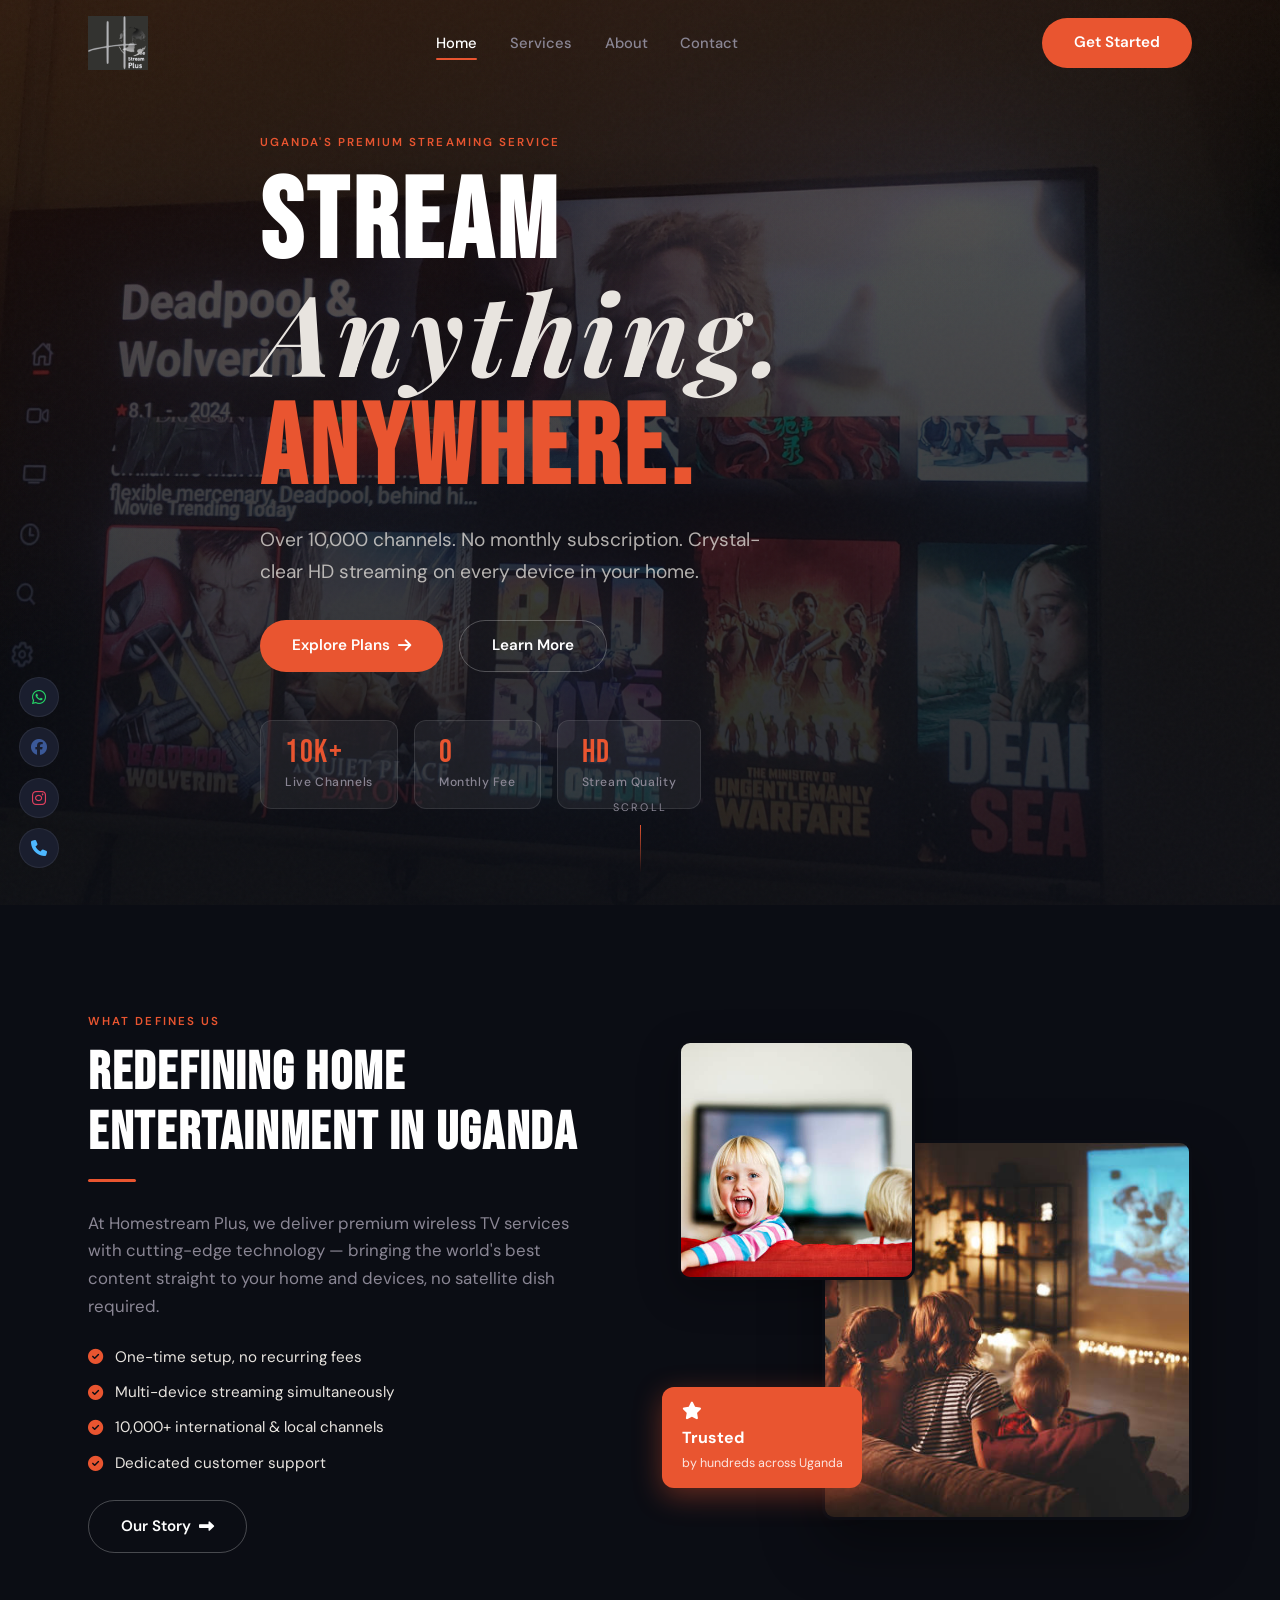
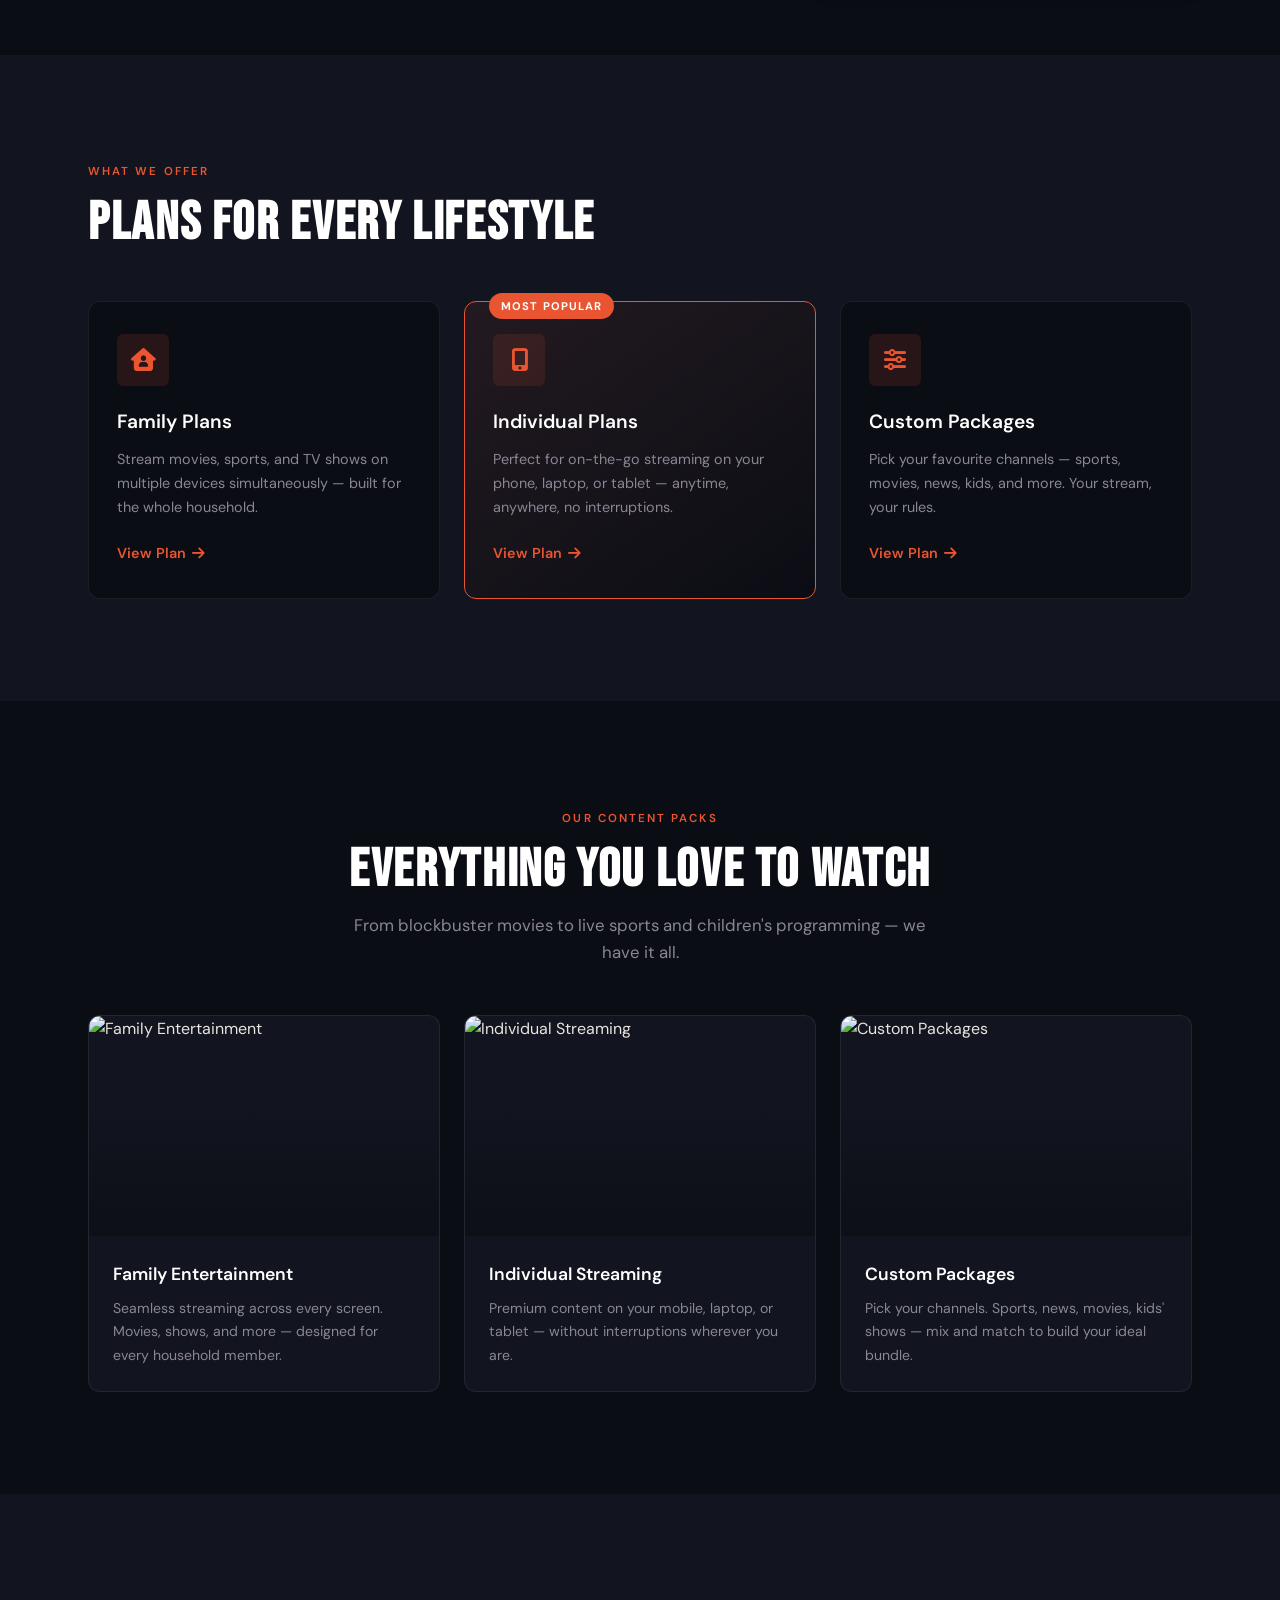
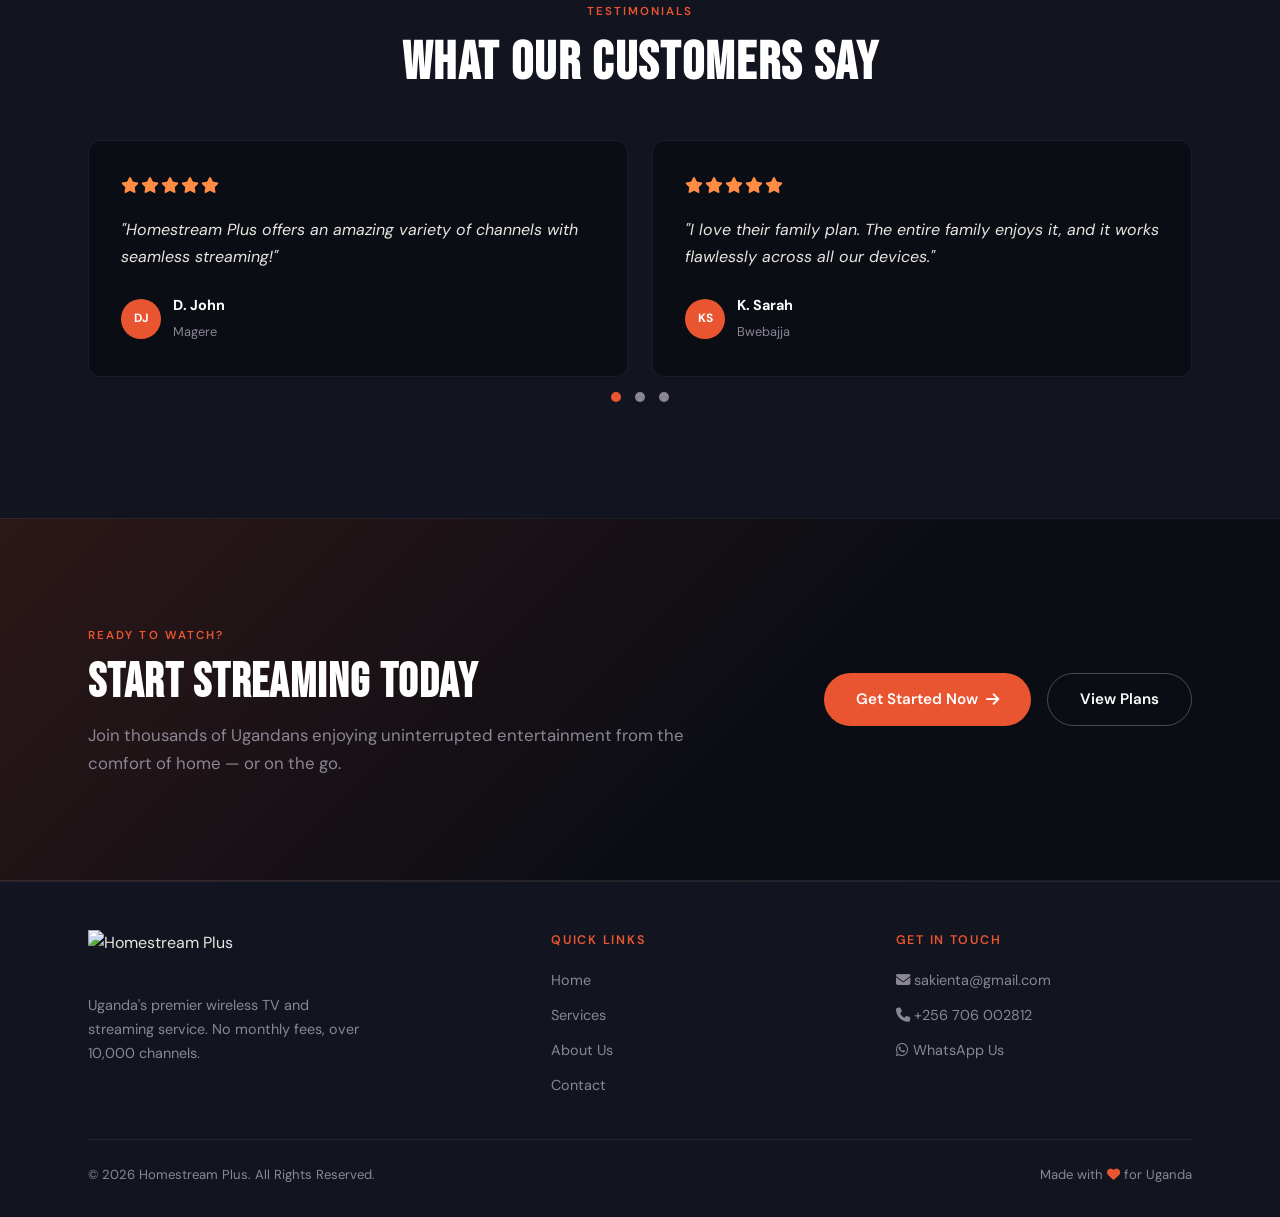
==== Baseline/index.html @ a36cddee "Started" ====
<!DOCTYPE html>
<html lang="en">
<head>
  <!-- Google Analytics -->
  <script async src="https://www.googletagmanager.com/gtag/js?id=G-RWJ0SV2W0E"></script>
  <script>
    window.dataLayer = window.dataLayer || [];
    function gtag(){ dataLayer.push(arguments); }
    gtag('js', new Date());
    gtag('config', 'G-RWJ0SV2W0E');
  </script>

  <meta charset="UTF-8" />
  <meta name="viewport" content="width=device-width, initial-scale=1.0" />
  <meta name="description" content="Homestream Plus — Premium wireless TV and streaming for Uganda. 10,000+ channels, no monthly subscription." />
  <meta name="keywords" content="IPTV Uganda, streaming Uganda, Homestream Plus, wireless TV Uganda" />

  <!-- Open Graph -->
  <meta property="og:title" content="Homestream Plus" />
  <meta property="og:description" content="Stream Anytime, Anywhere — Premium cordless entertainment for Uganda." />
  <meta property="og:image" content="Images/HomestreamPlus01.1.1.png" />
  <meta property="og:url" content="https://homestream-plus.lovestoblog.com" />
  <meta property="og:type" content="website" />

  <title>Homestream Plus — Stream Anytime, Anywhere</title>

  <!-- Fonts & Icons -->
  <link rel="preconnect" href="https://fonts.googleapis.com" />
  <link rel="preconnect" href="https://fonts.gstatic.com" crossorigin />
  <link href="https://fonts.googleapis.com/css2?family=Bebas+Neue&family=DM+Sans:ital,opsz,wght@0,9..40,300;0,9..40,400;0,9..40,500;0,9..40,600;1,9..40,300&family=Playfair+Display:ital@1&display=swap" rel="stylesheet" />
  <link rel="stylesheet" href="https://cdnjs.cloudflare.com/ajax/libs/font-awesome/6.4.0/css/all.min.css" />

  <!-- Owl Carousel -->
  <link rel="stylesheet" href="https://cdnjs.cloudflare.com/ajax/libs/OwlCarousel2/2.3.4/assets/owl.carousel.min.css" />
  <link rel="stylesheet" href="https://cdnjs.cloudflare.com/ajax/libs/OwlCarousel2/2.3.4/assets/owl.theme.default.min.css" />

  <!-- Styles -->
  <link rel="stylesheet" href="Assets/CSS/style.css" />
  <link rel="stylesheet" href="Assets/CSS/home.css" />
</head>
<body>

  <!-- ═══════════════════════════════════════════════════
       HEADER / NAV
  ════════════════════════════════════════════════════ -->
  <header class="site-header">
    <div class="container">
      <nav class="nav-inner">
        <!-- Logo -->
        <a href="index.html" class="nav-logo" aria-label="Homestream Plus Home">
          <img src="Assets/Images/HomestreamPlus01.1.1.png" alt="Homestream Plus" />
        </a>

        <!-- Desktop Links -->
        <div class="nav-links">
          <a href="index.html" class="active">Home</a>
          <a href="Assets/Pages/services.html">Services</a>
          <a href="Assets/Pages/about.html">About</a>
          <a href="Assets/Pages/contact.html">Contact</a>
        </div>

        <!-- Desktop CTA -->
        <a href="Assets/Pages/contact.html" class="btn btn-primary nav-cta">Get Started</a>

        <!-- Hamburger -->
        <button class="nav-toggle" aria-label="Toggle navigation" aria-expanded="false">
          <span></span><span></span><span></span>
        </button>
      </nav>
    </div>
  </header>

  <!-- Mobile Drawer -->
  <nav class="nav-drawer" aria-label="Mobile navigation">
    <a href="index.html">Home</a>
    <a href="Assets/Pages/services.html">Services</a>
    <a href="Assets/Pages/about.html">About</a>
    <a href="Assets/Pages/contact.html">Contact</a>
    <a href="Assets/Pages/contact.html" class="btn btn-primary" style="margin-top:1.5rem;font-family:var(--font-body)">Get Started</a>
  </nav>

  <!-- ═══════════════════════════════════════════════════
       HERO
  ════════════════════════════════════════════════════ -->
  <section class="hero" id="home">
    <!-- Atmospheric overlay layers -->
    <div class="hero-bg"></div>
    <div class="hero-noise"></div>

    <div class="container hero-inner">
      <div class="hero-content">
        <span class="section-label anim-fade-up">Uganda's Premium Streaming Service</span>
        <h1 class="hero-title anim-fade-up delay-1">
          Stream <em>Anything.</em><br>
          <span class="hero-accent">Anywhere.</span>
        </h1>
        <p class="hero-sub anim-fade-up delay-2">
          Over 10,000 channels. No monthly subscription. Crystal-clear HD streaming on every device in your home.
        </p>
        <div class="hero-actions anim-fade-up delay-3">
          <a href="Assets/Pages/services.html" class="btn btn-primary">Explore Plans <i class="fas fa-arrow-right"></i></a>
          <a href="Assets/Pages/about.html" class="btn btn-outline">Learn More</a>
        </div>
      </div>

      <!-- Floating stat badges -->
      <div class="hero-stats anim-fade-up delay-4">
        <div class="stat-badge">
          <span class="stat-num">10K+</span>
          <span class="stat-label">Live Channels</span>
        </div>
        <div class="stat-badge">
          <span class="stat-num">0</span>
          <span class="stat-label">Monthly Fee</span>
        </div>
        <div class="stat-badge">
          <span class="stat-num">HD</span>
          <span class="stat-label">Stream Quality</span>
        </div>
      </div>
    </div>

    <!-- Scroll indicator -->
    <div class="hero-scroll" aria-hidden="true">
      <span>Scroll</span>
      <div class="scroll-line"></div>
    </div>
  </section>

  <!-- ═══════════════════════════════════════════════════
       ABOUT SNAPSHOT
  ════════════════════════════════════════════════════ -->
  <section class="about-snap" id="about">
    <div class="container">
      <div class="about-snap-grid">
        <div class="about-snap-text">
          <span class="section-label">What Defines Us</span>
          <h2 class="section-title">Redefining Home Entertainment in Uganda</h2>
          <div class="divider"></div>
          <p class="section-sub">
            At Homestream Plus, we deliver premium wireless TV services with cutting-edge technology — bringing the world's best content straight to your home and devices, no satellite dish required.
          </p>
          <ul class="about-snap-list">
            <li><i class="fas fa-check-circle"></i> One-time setup, no recurring fees</li>
            <li><i class="fas fa-check-circle"></i> Multi-device streaming simultaneously</li>
            <li><i class="fas fa-check-circle"></i> 10,000+ international & local channels</li>
            <li><i class="fas fa-check-circle"></i> Dedicated customer support</li>
          </ul>
          <a href="Assets/Pages/about.html" class="btn btn-outline" style="margin-top:1.5rem;">Our Story <i class="fas fa-long-arrow-alt-right"></i></a>
        </div>
        <div class="about-snap-visual">
          <div class="visual-card v-main">
            <img src="Assets/Images/istockphoto-1176372559-612x612.jpg" alt="Family streaming" loading="lazy" />
          </div>
          <div class="visual-card v-sub">
            <img src="Assets/Images/istockphoto-134097300-612x612.jpg" alt="Individual streaming" loading="lazy" />
          </div>
          <div class="badge-float">
            <i class="fas fa-star"></i>
            <strong>Trusted</strong>
            <span>by hundreds across Uganda</span>
          </div>
        </div>
      </div>
    </div>
  </section>

  <!-- ═══════════════════════════════════════════════════
       SERVICES OVERVIEW
  ════════════════════════════════════════════════════ -->
  <section class="services-overview" id="services">
    <div class="container">
      <div class="section-head">
        <span class="section-label">What We Offer</span>
        <h2 class="section-title">Plans for Every Lifestyle</h2>
      </div>

      <div class="services-grid">
        <!-- Family -->
        <div class="svc-card">
          <div class="svc-icon"><i class="fas fa-house-user"></i></div>
          <h3>Family Plans</h3>
          <p>Stream movies, sports, and TV shows on multiple devices simultaneously — built for the whole household.</p>
          <a href="Assets/Pages/services.html" class="svc-link">View Plan <i class="fas fa-arrow-right"></i></a>
        </div>
        <!-- Individual -->
        <div class="svc-card svc-featured">
          <span class="svc-badge">Most Popular</span>
          <div class="svc-icon"><i class="fas fa-mobile-alt"></i></div>
          <h3>Individual Plans</h3>
          <p>Perfect for on-the-go streaming on your phone, laptop, or tablet — anytime, anywhere, no interruptions.</p>
          <a href="Assets/Pages/services.html" class="svc-link">View Plan <i class="fas fa-arrow-right"></i></a>
        </div>
        <!-- Custom -->
        <div class="svc-card">
          <div class="svc-icon"><i class="fas fa-sliders-h"></i></div>
          <h3>Custom Packages</h3>
          <p>Pick your favourite channels — sports, movies, news, kids, and more. Your stream, your rules.</p>
          <a href="Assets/Pages/services.html" class="svc-link">View Plan <i class="fas fa-arrow-right"></i></a>
        </div>
      </div>
    </div>
  </section>

  <!-- ═══════════════════════════════════════════════════
       CONTENT PACKS / WHAT WE DO
  ════════════════════════════════════════════════════ -->
  <section class="content-packs" id="what-we-do">
    <div class="container">
      <div class="section-head centered">
        <span class="section-label">Our Content Packs</span>
        <h2 class="section-title">Everything You Love to Watch</h2>
        <p class="section-sub" style="margin-inline:auto; text-align:center;">
          From blockbuster movies to live sports and children's programming — we have it all.
        </p>
      </div>

      <div class="packs-grid">
        <div class="pack-item">
          <div class="pack-img">
            <img src="Images/istockphoto-1176372559-612x612.jpg" alt="Family Entertainment" loading="lazy" />
            <div class="pack-overlay"></div>
          </div>
          <div class="pack-body">
            <h3>Family Entertainment</h3>
            <p>Seamless streaming across every screen. Movies, shows, and more — designed for every household member.</p>
          </div>
        </div>

        <div class="pack-item">
          <div class="pack-img">
            <img src="Images/istockphoto-134097300-612x612.jpg" alt="Individual Streaming" loading="lazy" />
            <div class="pack-overlay"></div>
          </div>
          <div class="pack-body">
            <h3>Individual Streaming</h3>
            <p>Premium content on your mobile, laptop, or tablet — without interruptions wherever you are.</p>
          </div>
        </div>

        <div class="pack-item">
          <div class="pack-img">
            <img src="Images/istockphoto-1182423333-612x612.jpg" alt="Custom Packages" loading="lazy" />
            <div class="pack-overlay"></div>
          </div>
          <div class="pack-body">
            <h3>Custom Packages</h3>
            <p>Pick your channels. Sports, news, movies, kids' shows — mix and match to build your ideal bundle.</p>
          </div>
        </div>
      </div>
    </div>
  </section>

  <!-- ═══════════════════════════════════════════════════
       REVIEWS CAROUSEL
  ════════════════════════════════════════════════════ -->
  <section class="reviews-section" id="reviews">
    <div class="container">
      <div class="section-head centered">
        <span class="section-label">Testimonials</span>
        <h2 class="section-title">What Our Customers Say</h2>
      </div>

      <div class="owl-carousel reviews-carousel owl-theme">

        <div class="review-item">
          <div class="review-stars">
            <i class="fas fa-star"></i><i class="fas fa-star"></i><i class="fas fa-star"></i><i class="fas fa-star"></i><i class="fas fa-star"></i>
          </div>
          <blockquote>"Homestream Plus offers an amazing variety of channels with seamless streaming!"</blockquote>
          <div class="reviewer">
            <div class="reviewer-avatar">DJ</div>
            <div>
              <strong>D. John</strong>
              <span>Magere</span>
            </div>
          </div>
        </div>

        <div class="review-item">
          <div class="review-stars">
            <i class="fas fa-star"></i><i class="fas fa-star"></i><i class="fas fa-star"></i><i class="fas fa-star"></i><i class="fas fa-star"></i>
          </div>
          <blockquote>"I love their family plan. The entire family enjoys it, and it works flawlessly across all our devices."</blockquote>
          <div class="reviewer">
            <div class="reviewer-avatar">KS</div>
            <div>
              <strong>K. Sarah</strong>
              <span>Bwebajja</span>
            </div>
          </div>
        </div>

        <div class="review-item">
          <div class="review-stars">
            <i class="fas fa-star"></i><i class="fas fa-star"></i><i class="fas fa-star"></i><i class="fas fa-star"></i><i class="fas fa-star"></i>
          </div>
          <blockquote>"Fantastic service with great customer support. Now this is the best TV provider in Uganda!"</blockquote>
          <div class="reviewer">
            <div class="reviewer-avatar">PB</div>
            <div>
              <strong>Peter Byaruhanga</strong>
              <span>Mbarara</span>
            </div>
          </div>
        </div>

        <div class="review-item">
          <div class="review-stars">
            <i class="fas fa-star"></i><i class="fas fa-star"></i><i class="fas fa-star"></i><i class="fas fa-star"></i><i class="fas fa-star"></i>
          </div>
          <blockquote>"Unbelievable — no more monthly subscription! Can't say more, I'm that impressed!"</blockquote>
          <div class="reviewer">
            <div class="reviewer-avatar">AP</div>
            <div>
              <strong>A. Patience</strong>
              <span>Kyanja</span>
            </div>
          </div>
        </div>

        <div class="review-item">
          <div class="review-stars">
            <i class="fas fa-star"></i><i class="fas fa-star"></i><i class="fas fa-star"></i><i class="fas fa-star"></i><i class="fas fa-star"></i>
          </div>
          <blockquote>"Olwo nze Kati obupaangisa bwa TV mba mbumaze. Imagine Over 10K Channels!"</blockquote>
          <div class="reviewer">
            <div class="reviewer-avatar">JB</div>
            <div>
              <strong>J. Balera</strong>
              <span>Iganga</span>
            </div>
          </div>
        </div>

      </div>
    </div>
  </section>

  <!-- ═══════════════════════════════════════════════════
       CALL TO ACTION
  ════════════════════════════════════════════════════ -->
  <section class="cta-band" id="cta">
    <div class="container">
      <div class="cta-inner">
        <div class="cta-text">
          <span class="section-label">Ready to Watch?</span>
          <h2 class="section-title">Start Streaming Today</h2>
          <p class="section-sub">Join thousands of Ugandans enjoying uninterrupted entertainment from the comfort of home — or on the go.</p>
        </div>
        <div class="cta-actions">
          <a href="contact.html" class="btn btn-primary">Get Started Now <i class="fas fa-arrow-right"></i></a>
          <a href="services.html" class="btn btn-outline">View Plans</a>
        </div>
      </div>
    </div>
  </section>

  <!-- ═══════════════════════════════════════════════════
       FOOTER
  ════════════════════════════════════════════════════ -->
  <footer class="site-footer">
    <div class="container">
      <div class="footer-inner">
        <div class="footer-brand">
          <img src="Images/HomestreamPlus01.1.1.png" alt="Homestream Plus" />
          <p>Uganda's premier wireless TV and streaming service. No monthly fees, over 10,000 channels.</p>
        </div>
        <div class="footer-col">
          <h4>Quick Links</h4>
          <ul>
            <li><a href="index.html">Home</a></li>
            <li><a href="services.html">Services</a></li>
            <li><a href="about.html">About Us</a></li>
            <li><a href="contact.html">Contact</a></li>
          </ul>
        </div>
        <div class="footer-col">
          <h4>Get in Touch</h4>
          <ul>
            <li><a href="mailto:sakienta@gmail.com"><i class="fas fa-envelope"></i> sakienta@gmail.com</a></li>
            <li><a href="tel:+256706002812"><i class="fas fa-phone"></i> +256 706 002812</a></li>
            <li><a href="https://wa.me/256706002812" target="_blank"><i class="fab fa-whatsapp"></i> WhatsApp Us</a></li>
          </ul>
        </div>
      </div>
      <div class="footer-bottom">
        <p>&copy; 2026 Homestream Plus. All Rights Reserved.</p>
        <p>Made with <i class="fas fa-heart" style="color:var(--accent)"></i> for Uganda</p>
      </div>
    </div>
  </footer>

  <!-- ═══════════════════════════════════════════════════
       FLOATING SOCIAL ICONS
  ════════════════════════════════════════════════════ -->
  <div class="float-icons" aria-label="Quick contact">
    <a href="https://wa.me/256706002812" target="_blank" rel="noopener" aria-label="WhatsApp"><i class="fab fa-whatsapp"></i></a>
    <a href="https://m.me/sakienta.ernest" target="_blank" rel="noopener" aria-label="Facebook Messenger"><i class="fab fa-facebook"></i></a>
    <a href="https://www.instagram.com/homestreamplus" target="_blank" rel="noopener" aria-label="Instagram"><i class="fab fa-instagram"></i></a>
    <a href="tel:+256706002812" aria-label="Call us"><i class="fas fa-phone"></i></a>
  </div>

  <!-- Scripts -->
  <script src="https://cdnjs.cloudflare.com/ajax/libs/jquery/3.7.1/jquery.min.js"></script>
  <script src="https://cdnjs.cloudflare.com/ajax/libs/OwlCarousel2/2.3.4/owl.carousel.min.js"></script>
  <script src="JS/main.js"></script>
  <script>
    $('.reviews-carousel').owlCarousel({
      loop: true,
      margin: 24,
      nav: false,
      dots: true,
      autoplay: true,
      autoplayTimeout: 5000,
      autoplayHoverPause: true,
      responsive: {
        0:   { items: 1 },
        640: { items: 1 },
        960: { items: 2 }
      }
    });
  </script>
</body>
</html>
---- Baseline/Assets/CSS/style.css ----
/* =========================================================
   HOMESTREAM PLUS — Global Stylesheet
   Theme: Cinematic Dark · Ember Accent · Editorial Layout
   ========================================================= */

@import url('https://fonts.googleapis.com/css2?family=Bebas+Neue&family=DM+Sans:ital,opsz,wght@0,9..40,300;0,9..40,400;0,9..40,500;0,9..40,600;1,9..40,300&family=Playfair+Display:ital@1&display=swap');

/* ── CSS Variables ─────────────────────────────────────── */
:root {
  --bg:        #0b0d14;
  --surface:   #12151f;
  --surface-2: #1a1e2e;
  --border:    rgba(255,255,255,0.07);
  --accent:    #e95530;
  --accent-2:  #ff8c42;
  --text:      #e8e4df;
  --muted:     #8a8694;
  --white:     #ffffff;

  --font-display: 'Bebas Neue', sans-serif;
  --font-body:    'DM Sans', sans-serif;
  --font-italic:  'Playfair Display', serif;

  --radius:    12px;
  --radius-sm: 6px;
  --transition: 0.28s cubic-bezier(0.4, 0, 0.2, 1);
  --max-w:     1200px;
}

/* ── Reset ─────────────────────────────────────────────── */
*, *::before, *::after { margin: 0; padding: 0; box-sizing: border-box; }
html { scroll-behavior: smooth; font-size: 16px; }
body {
  font-family: var(--font-body);
  background-color: var(--bg);
  color: var(--text);
  line-height: 1.65;
  overflow-x: hidden;
}
img { display: block; max-width: 100%; }
a { color: inherit; text-decoration: none; }
ul { list-style: none; }

/* ── Utility ───────────────────────────────────────────── */
.container {
  max-width: var(--max-w);
  margin-inline: auto;
  padding-inline: clamp(1.25rem, 5vw, 3rem);
}

.section-label {
  display: inline-block;
  font-size: 0.72rem;
  font-weight: 600;
  letter-spacing: 0.18em;
  text-transform: uppercase;
  color: var(--accent);
  margin-bottom: 0.75rem;
}

.section-title {
  font-family: var(--font-display);
  font-size: clamp(2rem, 5vw, 3.4rem);
  letter-spacing: 0.03em;
  line-height: 1.1;
  color: var(--white);
}

.section-sub {
  font-size: 1.05rem;
  color: var(--muted);
  max-width: 600px;
  margin-top: 0.75rem;
}

/* ── Buttons ───────────────────────────────────────────── */
.btn {
  display: inline-flex;
  align-items: center;
  gap: 0.5rem;
  padding: 0.8rem 2rem;
  border-radius: 50px;
  font-weight: 600;
  font-size: 0.95rem;
  transition: var(--transition);
  cursor: pointer;
  border: none;
}

.btn-primary {
  background: var(--accent);
  color: var(--white);
}
.btn-primary:hover {
  background: var(--accent-2);
  transform: translateY(-2px);
  box-shadow: 0 8px 28px rgba(233,85,48,0.35);
}

.btn-outline {
  background: transparent;
  border: 1.5px solid rgba(255,255,255,0.25);
  color: var(--white);
}
.btn-outline:hover {
  border-color: var(--accent);
  color: var(--accent);
  transform: translateY(-2px);
}

/* ── Header / Nav ──────────────────────────────────────── */
.site-header {
  position: fixed;
  top: 0; left: 0; right: 0;
  z-index: 100;
  padding: 1rem 0;
  transition: background var(--transition), backdrop-filter var(--transition);
}

.site-header.scrolled {
  background: rgba(11,13,20,0.92);
  backdrop-filter: blur(16px);
  border-bottom: 1px solid var(--border);
}

.nav-inner {
  display: flex;
  align-items: center;
  justify-content: space-between;
  gap: 2rem;
}

/* Logo */
.nav-logo img {
  height: 54px;
  width: auto;
  transition: transform var(--transition);
}
.nav-logo img:hover { transform: scale(0.96); }

/* Desktop links */
.nav-links {
  display: flex;
  align-items: center;
  gap: 0.25rem;
}
.nav-links a {
  padding: 0.45rem 0.9rem;
  font-size: 0.92rem;
  font-weight: 500;
  color: var(--muted);
  border-radius: var(--radius-sm);
  transition: color var(--transition), background var(--transition);
  position: relative;
}
.nav-links a::after {
  content: '';
  position: absolute;
  bottom: 2px; left: 0.9rem; right: 0.9rem;
  height: 2px;
  background: var(--accent);
  border-radius: 2px;
  transform: scaleX(0);
  transition: transform var(--transition);
}
.nav-links a:hover,
.nav-links a.active { color: var(--white); }
.nav-links a:hover::after,
.nav-links a.active::after { transform: scaleX(1); }

.nav-cta { margin-left: 1rem; }

/* Hamburger */
.nav-toggle {
  display: none;
  flex-direction: column;
  gap: 5px;
  background: none;
  border: none;
  cursor: pointer;
  padding: 6px;
  z-index: 201;
}
.nav-toggle span {
  display: block;
  width: 26px; height: 2px;
  background: var(--white);
  border-radius: 2px;
  transition: var(--transition);
}
.nav-toggle.open span:nth-child(1) { transform: translateY(7px) rotate(45deg); }
.nav-toggle.open span:nth-child(2) { opacity: 0; }
.nav-toggle.open span:nth-child(3) { transform: translateY(-7px) rotate(-45deg); }

/* Mobile drawer */
.nav-drawer {
  display: none;
  position: fixed;
  inset: 0;
  background: rgba(11,13,20,0.97);
  backdrop-filter: blur(20px);
  z-index: 200;
  flex-direction: column;
  align-items: center;
  justify-content: center;
  gap: 0.5rem;
  opacity: 0;
  pointer-events: none;
  transition: opacity var(--transition);
}
.nav-drawer.open {
  opacity: 1;
  pointer-events: all;
}
.nav-drawer a {
  font-family: var(--font-display);
  font-size: clamp(2rem, 8vw, 3.5rem);
  letter-spacing: 0.06em;
  color: var(--muted);
  transition: color var(--transition);
  padding: 0.3rem 0;
}
.nav-drawer a:hover { color: var(--accent); }

/* ── Floating Social Icons ─────────────────────────────── */
.float-icons {
  position: fixed;
  left: 1.2rem;
  bottom: 2rem;
  display: flex;
  flex-direction: column;
  gap: 0.65rem;
  z-index: 90;
}
.float-icons a {
  width: 40px; height: 40px;
  border-radius: 50%;
  background: var(--surface-2);
  border: 1px solid var(--border);
  display: flex;
  align-items: center;
  justify-content: center;
  font-size: 1rem;
  transition: transform var(--transition), background var(--transition), border-color var(--transition);
}
.float-icons a:hover {
  transform: translateX(4px);
  background: var(--accent);
  border-color: var(--accent);
  color: #fff;
}
.float-icons .fa-whatsapp  { color: #25d366; }
.float-icons .fa-facebook  { color: #3b5998; }
.float-icons .fa-instagram { color: #e4405f; }
.float-icons .fa-phone     { color: #4db8ff; }
.float-icons a:hover i { color: #fff; }

/* ── Footer ────────────────────────────────────────────── */
.site-footer {
  background: var(--surface);
  border-top: 1px solid var(--border);
  padding: 3rem 0 2rem;
}

.footer-inner {
  display: grid;
  grid-template-columns: 1.4fr 1fr 1fr;
  gap: 3rem;
}

.footer-brand img { height: 48px; margin-bottom: 1rem; }
.footer-brand p { color: var(--muted); font-size: 0.9rem; max-width: 280px; }

.footer-col h4 {
  font-size: 0.78rem;
  font-weight: 600;
  letter-spacing: 0.14em;
  text-transform: uppercase;
  color: var(--accent);
  margin-bottom: 1rem;
}
.footer-col ul { display: flex; flex-direction: column; gap: 0.55rem; }
.footer-col ul a {
  font-size: 0.9rem;
  color: var(--muted);
  transition: color var(--transition);
}
.footer-col ul a:hover { color: var(--white); }

.footer-bottom {
  margin-top: 2.5rem;
  padding-top: 1.5rem;
  border-top: 1px solid var(--border);
  display: flex;
  align-items: center;
  justify-content: space-between;
  flex-wrap: wrap;
  gap: 0.5rem;
}
.footer-bottom p { font-size: 0.82rem; color: var(--muted); }

/* ── Divider ───────────────────────────────────────────── */
.divider {
  width: 48px; height: 3px;
  background: var(--accent);
  border-radius: 2px;
  margin: 1rem 0 1.75rem;
}

/* ── Card ──────────────────────────────────────────────── */
.card {
  background: var(--surface);
  border: 1px solid var(--border);
  border-radius: var(--radius);
  padding: 2rem;
  transition: transform var(--transition), border-color var(--transition);
}
.card:hover {
  transform: translateY(-6px);
  border-color: rgba(233,85,48,0.35);
}

/* ── Animations ────────────────────────────────────────── */
@keyframes fadeUp {
  from { opacity: 0; transform: translateY(24px); }
  to   { opacity: 1; transform: translateY(0); }
}
@keyframes fadeIn {
  from { opacity: 0; }
  to   { opacity: 1; }
}

.anim-fade-up {
  opacity: 0;
  animation: fadeUp 0.7s ease forwards;
}
.delay-1 { animation-delay: 0.15s; }
.delay-2 { animation-delay: 0.3s; }
.delay-3 { animation-delay: 0.45s; }
.delay-4 { animation-delay: 0.6s; }

/* ── Responsive ────────────────────────────────────────── */
@media (max-width: 900px) {
  .footer-inner { grid-template-columns: 1fr 1fr; }
}

@media (max-width: 768px) {
  .nav-links, .nav-cta { display: none; }
  .nav-toggle { display: flex; }
  .nav-drawer { display: flex; }

  .footer-inner { grid-template-columns: 1fr; gap: 2rem; }
  .footer-bottom { flex-direction: column; text-align: center; }

  .float-icons { left: 0.7rem; bottom: 1.2rem; }
  .float-icons a { width: 36px; height: 36px; font-size: 0.9rem; }
}
---- Baseline/Assets/CSS/home.css ----
/* =========================================================
   HOME PAGE — Specific Styles
   ========================================================= */

/* ── Hero ──────────────────────────────────────────────── */
.hero {
  position: relative;
  min-height: 100svh;
  display: flex;
  align-items: center;
  overflow: hidden;
  padding-top: 5rem;
}

.hero-bg {
  position: absolute;
  inset: 0;
  background:
    linear-gradient(160deg, rgba(233,85,48,0.12) 0%, transparent 50%),
    linear-gradient(rgba(0,0,0,0.65), rgba(11,13,20,0.9)),
    url('../Images/IMG-20240730-WA0037.jpeg') center/cover no-repeat;
  z-index: 0;
}

/* Subtle grain texture overlay */
.hero-noise {
  position: absolute;
  inset: 0;
  background-image: url("data:image/svg+xml,%3Csvg viewBox='0 0 256 256' xmlns='http://www.w3.org/2000/svg'%3E%3Cfilter id='noise'%3E%3CfeTurbulence type='fractalNoise' baseFrequency='0.9' numOctaves='4' stitchTiles='stitch'/%3E%3C/filter%3E%3Crect width='100%25' height='100%25' filter='url(%23noise)' opacity='0.04'/%3E%3C/svg%3E");
  opacity: 0.6;
  pointer-events: none;
  z-index: 1;
}

.hero-inner {
  position: relative;
  z-index: 2;
  display: flex;
  flex-direction: column;
  gap: 3rem;
  padding-top: 3rem;
  padding-bottom: 6rem;
}

.hero-content {
  max-width: 760px;
}

.hero-title {
  font-family: var(--font-display);
  font-size: clamp(3.5rem, 10vw, 7rem);
  line-height: 0.95;
  letter-spacing: 0.04em;
  color: var(--white);
  margin: 0.5rem 0 1.25rem;
}

.hero-title em {
  font-family: var(--font-italic);
  font-style: italic;
  color: var(--text);
}

.hero-accent {
  color: var(--accent);
  display: block;
}

.hero-sub {
  font-size: clamp(1rem, 2.2vw, 1.2rem);
  color: rgba(232,228,223,0.75);
  max-width: 520px;
  margin-bottom: 2rem;
}

.hero-actions {
  display: flex;
  gap: 1rem;
  flex-wrap: wrap;
}

/* Stat badges */
.hero-stats {
  display: flex;
  gap: 1rem;
  flex-wrap: wrap;
}

.stat-badge {
  background: rgba(255,255,255,0.06);
  border: 1px solid rgba(255,255,255,0.1);
  backdrop-filter: blur(10px);
  border-radius: var(--radius);
  padding: 1rem 1.5rem;
  min-width: 110px;
  display: flex;
  flex-direction: column;
  gap: 0.15rem;
}

.stat-num {
  font-family: var(--font-display);
  font-size: 2rem;
  letter-spacing: 0.05em;
  color: var(--accent);
  line-height: 1;
}

.stat-label {
  font-size: 0.76rem;
  color: var(--muted);
  font-weight: 500;
  letter-spacing: 0.05em;
}

/* Scroll indicator */
.hero-scroll {
  position: absolute;
  bottom: 2rem;
  left: 50%;
  transform: translateX(-50%);
  display: flex;
  flex-direction: column;
  align-items: center;
  gap: 0.5rem;
  z-index: 2;
}
.hero-scroll span {
  font-size: 0.68rem;
  letter-spacing: 0.2em;
  text-transform: uppercase;
  color: var(--muted);
}
.scroll-line {
  width: 1px;
  height: 48px;
  background: linear-gradient(to bottom, var(--accent), transparent);
  animation: scrollPulse 1.8s ease-in-out infinite;
}
@keyframes scrollPulse {
  0%, 100% { opacity: 0.4; transform: scaleY(0.8); }
  50%       { opacity: 1; transform: scaleY(1); }
}

/* ── About Snapshot ────────────────────────────────────── */
.about-snap {
  padding: clamp(4rem, 8vw, 8rem) 0;
}

.about-snap-grid {
  display: grid;
  grid-template-columns: 1fr 1fr;
  gap: clamp(3rem, 6vw, 6rem);
  align-items: center;
}

.about-snap-list {
  display: flex;
  flex-direction: column;
  gap: 0.65rem;
  margin-top: 1.5rem;
}
.about-snap-list li {
  display: flex;
  align-items: center;
  gap: 0.75rem;
  font-size: 0.95rem;
  color: var(--text);
}
.about-snap-list i { color: var(--accent); }

/* Visual collage */
.about-snap-visual {
  position: relative;
  height: 480px;
}
.visual-card {
  position: absolute;
  border-radius: var(--radius);
  overflow: hidden;
  border: 3px solid var(--bg);
}
.visual-card img {
  width: 100%; height: 100%;
  object-fit: cover;
  transition: transform 0.6s ease;
}
.visual-card:hover img { transform: scale(1.05); }

.v-main {
  width: 72%;
  height: 380px;
  bottom: 0; right: 0;
  box-shadow: 0 24px 60px rgba(0,0,0,0.4);
}
.v-sub {
  width: 46%;
  height: 240px;
  top: 0; left: 0;
  box-shadow: 0 12px 40px rgba(0,0,0,0.3);
}

.badge-float {
  position: absolute;
  bottom: 2rem;
  left: -1rem;
  background: var(--accent);
  color: #fff;
  border-radius: var(--radius);
  padding: 0.9rem 1.2rem;
  display: flex;
  flex-direction: column;
  gap: 0.1rem;
  font-size: 0.82rem;
  box-shadow: 0 8px 28px rgba(233,85,48,0.4);
  z-index: 2;
}
.badge-float i { font-size: 1.1rem; margin-bottom: 0.25rem; }
.badge-float strong { font-size: 1rem; }
.badge-float span { opacity: 0.85; font-size: 0.78rem; }

/* ── Services Overview ─────────────────────────────────── */
.services-overview {
  padding: clamp(4rem, 8vw, 8rem) 0;
  background: var(--surface);
}

.section-head {
  margin-bottom: 3rem;
}
.section-head.centered { text-align: center; }

.services-grid {
  display: grid;
  grid-template-columns: repeat(3, 1fr);
  gap: 1.5rem;
}

.svc-card {
  position: relative;
  background: var(--bg);
  border: 1px solid var(--border);
  border-radius: var(--radius);
  padding: 2rem 1.75rem;
  transition: transform var(--transition), border-color var(--transition), box-shadow var(--transition);
}
.svc-card:hover {
  transform: translateY(-8px);
  border-color: rgba(233,85,48,0.4);
  box-shadow: 0 20px 48px rgba(0,0,0,0.3);
}

.svc-featured {
  border-color: var(--accent);
  background: linear-gradient(145deg, rgba(233,85,48,0.08), var(--bg));
}

.svc-badge {
  position: absolute;
  top: -0.6rem;
  left: 1.5rem;
  background: var(--accent);
  color: #fff;
  font-size: 0.7rem;
  font-weight: 700;
  letter-spacing: 0.1em;
  text-transform: uppercase;
  padding: 0.25rem 0.75rem;
  border-radius: 50px;
}

.svc-icon {
  width: 52px; height: 52px;
  background: rgba(233,85,48,0.12);
  border-radius: var(--radius-sm);
  display: flex;
  align-items: center;
  justify-content: center;
  font-size: 1.4rem;
  color: var(--accent);
  margin-bottom: 1.25rem;
}

.svc-card h3 {
  font-size: 1.2rem;
  font-weight: 600;
  margin-bottom: 0.65rem;
  color: var(--white);
}

.svc-card p {
  font-size: 0.9rem;
  color: var(--muted);
  line-height: 1.65;
  margin-bottom: 1.25rem;
}

.svc-link {
  display: inline-flex;
  align-items: center;
  gap: 0.4rem;
  font-size: 0.9rem;
  font-weight: 600;
  color: var(--accent);
  transition: gap var(--transition);
}
.svc-link:hover { gap: 0.7rem; }

/* ── Content Packs ─────────────────────────────────────── */
.content-packs {
  padding: clamp(4rem, 8vw, 8rem) 0;
}

.packs-grid {
  display: grid;
  grid-template-columns: repeat(3, 1fr);
  gap: 1.5rem;
  margin-top: 3rem;
}

.pack-item {
  border-radius: var(--radius);
  overflow: hidden;
  background: var(--surface);
  border: 1px solid var(--border);
  transition: transform var(--transition), box-shadow var(--transition);
}
.pack-item:hover {
  transform: translateY(-8px);
  box-shadow: 0 24px 56px rgba(0,0,0,0.35);
}

.pack-img {
  position: relative;
  height: 220px;
  overflow: hidden;
}
.pack-img img {
  width: 100%; height: 100%;
  object-fit: cover;
  transition: transform 0.6s ease;
}
.pack-item:hover .pack-img img { transform: scale(1.07); }

.pack-overlay {
  position: absolute;
  inset: 0;
  background: linear-gradient(to top, rgba(11,13,20,0.7), transparent 60%);
}

.pack-body {
  padding: 1.5rem;
}
.pack-body h3 {
  font-size: 1.1rem;
  font-weight: 600;
  color: var(--white);
  margin-bottom: 0.5rem;
}
.pack-body p {
  font-size: 0.88rem;
  color: var(--muted);
  line-height: 1.65;
}

/* ── Reviews ───────────────────────────────────────────── */
.reviews-section {
  padding: clamp(4rem, 8vw, 8rem) 0;
  background: var(--surface);
}

.review-item {
  background: var(--bg);
  border: 1px solid var(--border);
  border-radius: var(--radius);
  padding: 2rem;
}

.review-stars { color: var(--accent-2); margin-bottom: 1rem; letter-spacing: 2px; }

.review-item blockquote {
  font-size: 1rem;
  color: var(--text);
  line-height: 1.7;
  margin-bottom: 1.5rem;
  font-style: italic;
}

.reviewer {
  display: flex;
  align-items: center;
  gap: 0.75rem;
}
.reviewer-avatar {
  width: 40px; height: 40px;
  border-radius: 50%;
  background: var(--accent);
  display: flex;
  align-items: center;
  justify-content: center;
  font-size: 0.75rem;
  font-weight: 700;
  color: #fff;
  flex-shrink: 0;
}
.reviewer strong {
  display: block;
  font-size: 0.9rem;
  color: var(--white);
}
.reviewer span {
  font-size: 0.8rem;
  color: var(--muted);
}

/* Override Owl dots */
.owl-dots .owl-dot span {
  background: var(--muted) !important;
}
.owl-dots .owl-dot.active span {
  background: var(--accent) !important;
}

/* ── CTA Band ──────────────────────────────────────────── */
.cta-band {
  padding: clamp(4rem, 8vw, 7rem) 0;
  background:
    linear-gradient(135deg, rgba(233,85,48,0.15) 0%, transparent 60%),
    var(--bg);
  border-top: 1px solid var(--border);
  border-bottom: 1px solid var(--border);
}

.cta-inner {
  display: flex;
  align-items: center;
  justify-content: space-between;
  gap: 2.5rem;
  flex-wrap: wrap;
}

.cta-text .section-title { font-size: clamp(2rem, 4vw, 3rem); }

.cta-actions {
  display: flex;
  gap: 1rem;
  flex-shrink: 0;
  flex-wrap: wrap;
}

/* ── Responsive ────────────────────────────────────────── */
@media (max-width: 1024px) {
  .services-grid,
  .packs-grid { grid-template-columns: 1fr 1fr; }
  .about-snap-grid { grid-template-columns: 1fr; }
  .about-snap-visual { height: 360px; }
  .v-main { width: 65%; height: 300px; }
  .v-sub  { width: 42%; height: 200px; }
}

@media (max-width: 640px) {
  .services-grid,
  .packs-grid { grid-template-columns: 1fr; }
  .hero-title  { font-size: clamp(3rem, 13vw, 5rem); }
  .about-snap-visual { display: none; }
  .cta-inner   { flex-direction: column; text-align: center; }
  .cta-actions { justify-content: center; }
  .hero-stats  { justify-content: flex-start; }
}
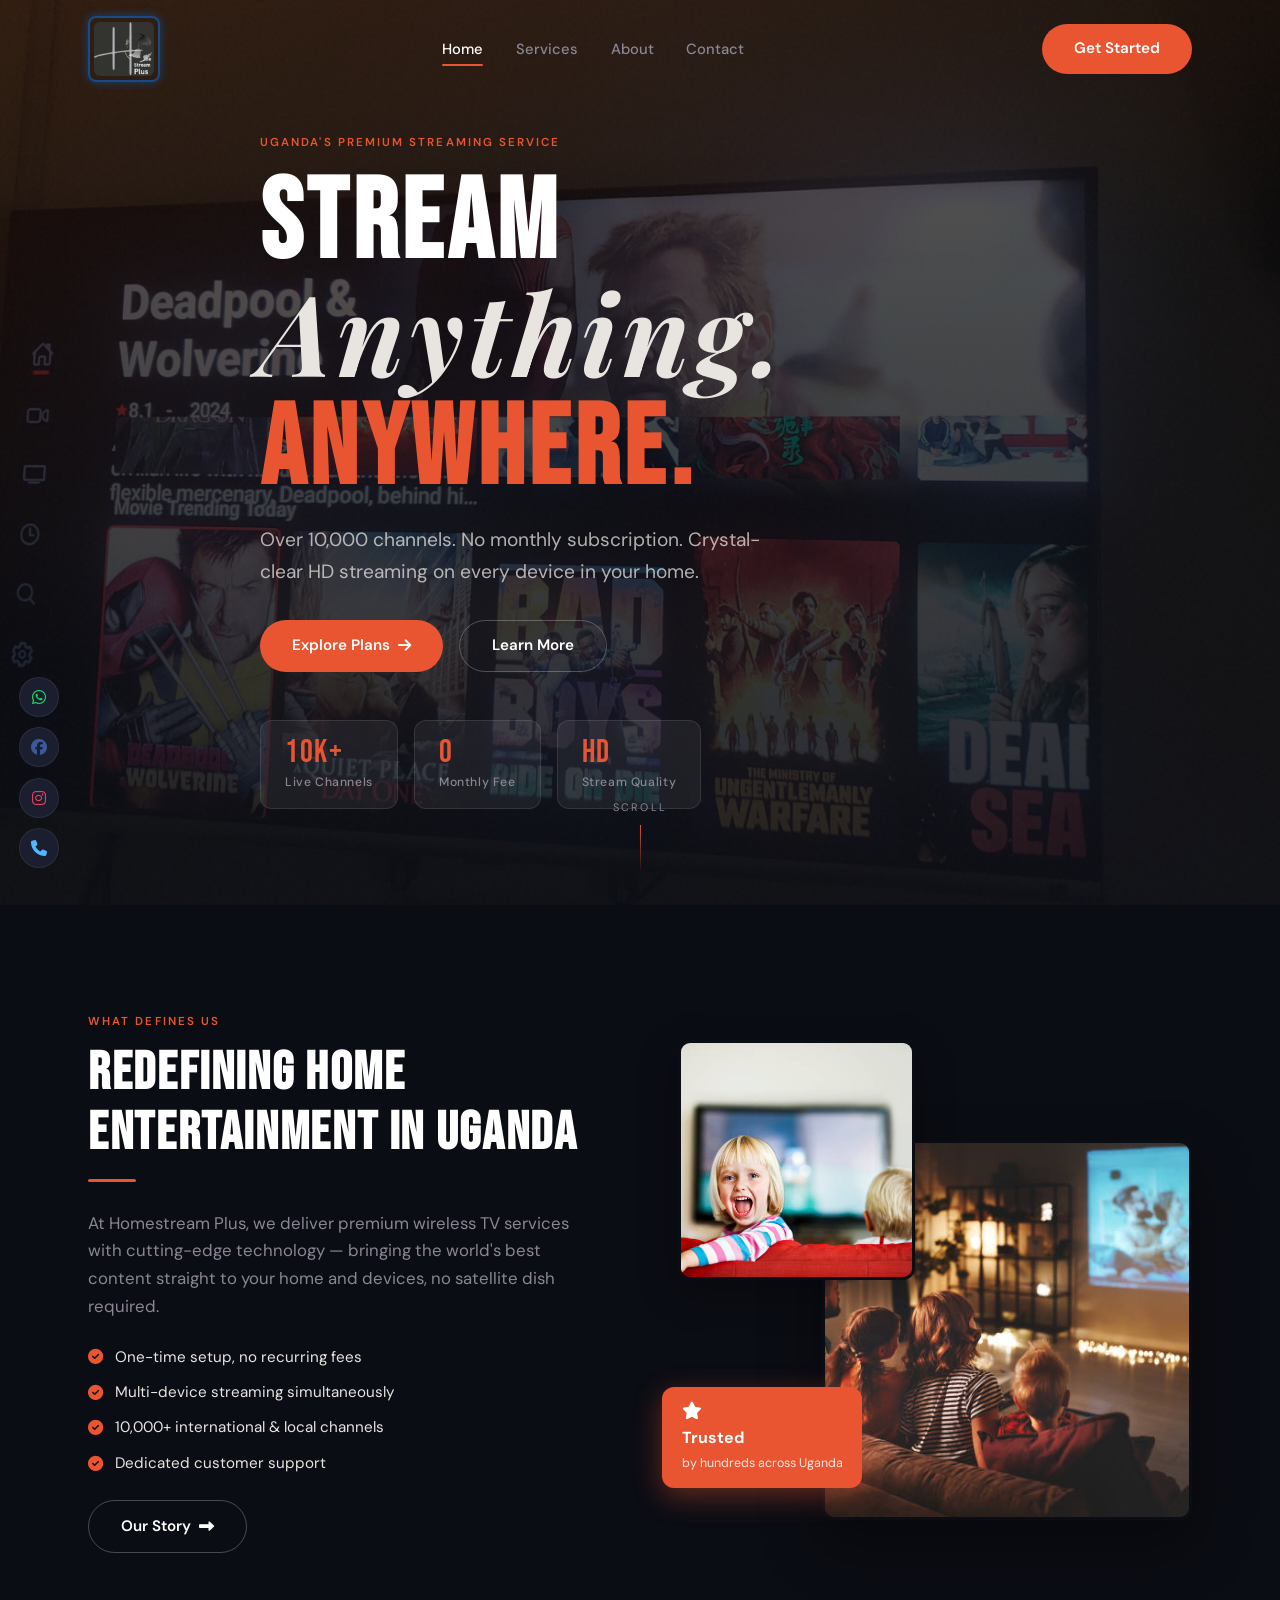
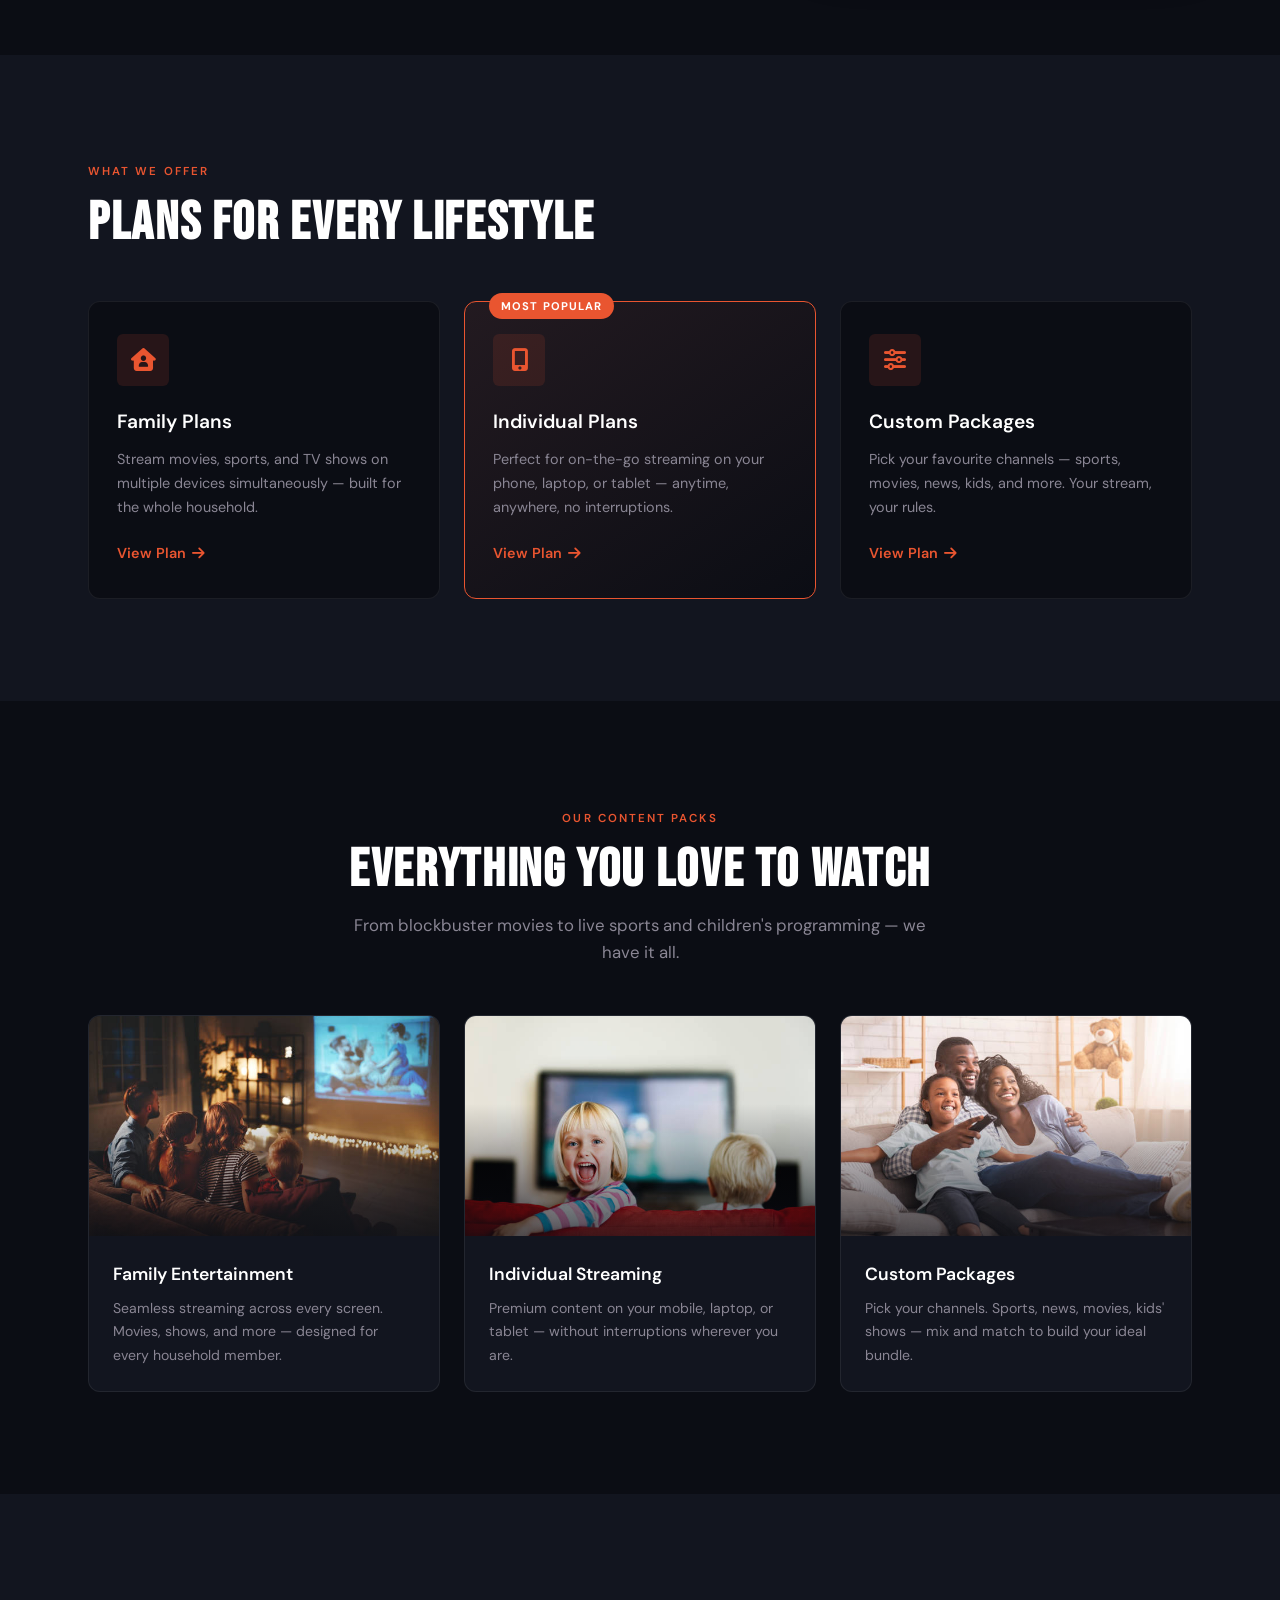
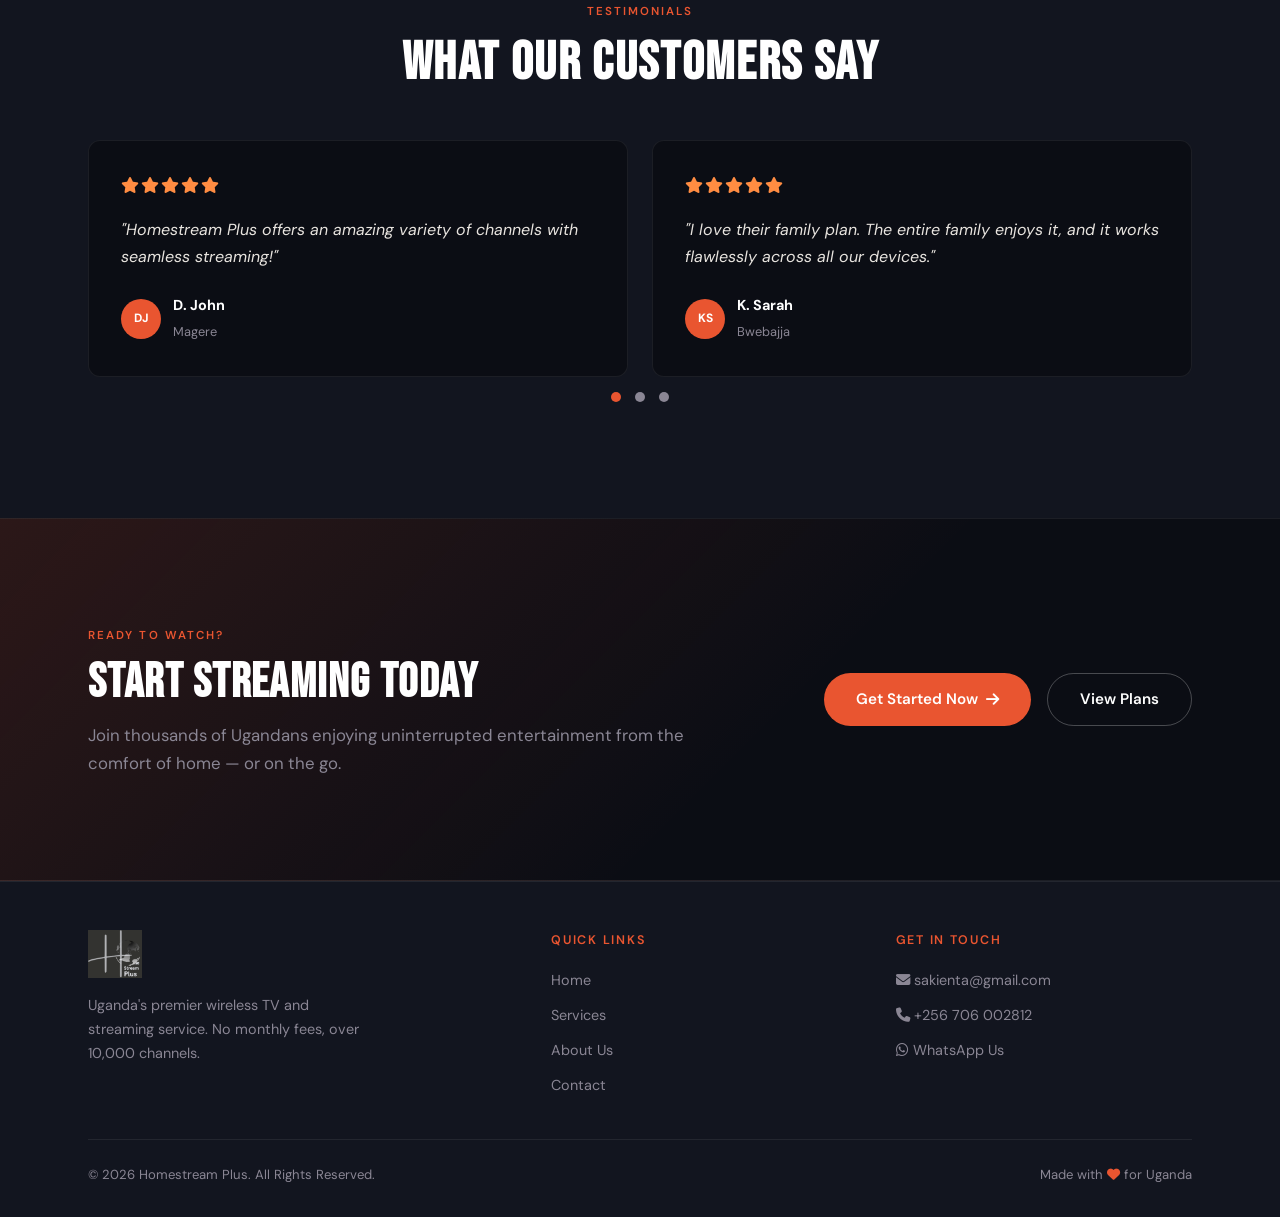
==== commit 59bea306: "Tired" ====
--- a/Baseline/index.html
+++ b/Baseline/index.html
@@ -54,9 +54,9 @@
         <!-- Desktop Links -->
         <div class="nav-links">
           <a href="index.html" class="active">Home</a>
-          <a href="Assets/Pages/services.html">Services</a>
-          <a href="Assets/Pages/about.html">About</a>
-          <a href="Assets/Pages/contact.html">Contact</a>
+          <a href="/Baseline/Assets/Pages/services.html">Services</a>
+          <a href="/Baseline/Assets/Pages/about.html">About</a>
+          <a href="/Baseline/Assets/Pages/contact.html">Contact</a>
         </div>
 
         <!-- Desktop CTA -->
@@ -76,7 +76,7 @@
     <a href="Assets/Pages/services.html">Services</a>
     <a href="Assets/Pages/about.html">About</a>
     <a href="Assets/Pages/contact.html">Contact</a>
-    <a href="Assets/Pages/contact.html" class="btn btn-primary" style="margin-top:1.5rem;font-family:var(--font-body)">Get Started</a>
+    <a href="Assets/Pages/contact.html" class="btn btn-primary" style="padding-left: 1.5rem; padding-right: 1.5rem; margin-top:1.5rem;font-family:var(--font-body)">Get Started</a>
   </nav>
 
   <!-- ═══════════════════════════════════════════════════
@@ -218,7 +218,7 @@
       <div class="packs-grid">
         <div class="pack-item">
           <div class="pack-img">
-            <img src="Images/istockphoto-1176372559-612x612.jpg" alt="Family Entertainment" loading="lazy" />
+            <img src="Assets/Images/istockphoto-1176372559-612x612.jpg" alt="Family Entertainment" loading="lazy" />
             <div class="pack-overlay"></div>
           </div>
           <div class="pack-body">
@@ -229,7 +229,7 @@
 
         <div class="pack-item">
           <div class="pack-img">
-            <img src="Images/istockphoto-134097300-612x612.jpg" alt="Individual Streaming" loading="lazy" />
+            <img src="Assets/Images/istockphoto-134097300-612x612.jpg" alt="Individual Streaming" loading="lazy" />
             <div class="pack-overlay"></div>
           </div>
           <div class="pack-body">
@@ -240,7 +240,7 @@
 
         <div class="pack-item">
           <div class="pack-img">
-            <img src="Images/istockphoto-1182423333-612x612.jpg" alt="Custom Packages" loading="lazy" />
+            <img src="Assets/Images/istockphoto-1182423333-612x612.jpg" alt="Custom Packages" loading="lazy" />
             <div class="pack-overlay"></div>
           </div>
           <div class="pack-body">
@@ -350,8 +350,8 @@
           <p class="section-sub">Join thousands of Ugandans enjoying uninterrupted entertainment from the comfort of home — or on the go.</p>
         </div>
         <div class="cta-actions">
-          <a href="contact.html" class="btn btn-primary">Get Started Now <i class="fas fa-arrow-right"></i></a>
-          <a href="services.html" class="btn btn-outline">View Plans</a>
+          <a href="Assets/Pages/contact.html" class="btn btn-primary">Get Started Now <i class="fas fa-arrow-right"></i></a>
+          <a href="Assets/Pages/services.html" class="btn btn-outline">View Plans</a>
         </div>
       </div>
     </div>
@@ -364,16 +364,16 @@
     <div class="container">
       <div class="footer-inner">
         <div class="footer-brand">
-          <img src="Images/HomestreamPlus01.1.1.png" alt="Homestream Plus" />
+          <img src="Assets/Images/HomestreamPlus01.1.1.png" alt="Homestream Plus" />
           <p>Uganda's premier wireless TV and streaming service. No monthly fees, over 10,000 channels.</p>
         </div>
         <div class="footer-col">
           <h4>Quick Links</h4>
           <ul>
             <li><a href="index.html">Home</a></li>
-            <li><a href="services.html">Services</a></li>
-            <li><a href="about.html">About Us</a></li>
-            <li><a href="contact.html">Contact</a></li>
+            <li><a href="Assets/Pages/services.html">Services</a></li>
+            <li><a href="Assets/Pages/about.html">About Us</a></li>
+            <li><a href="Assets/Pages/contact.html">Contact</a></li>
           </ul>
         </div>
         <div class="footer-col">
@@ -405,7 +405,7 @@
   <!-- Scripts -->
   <script src="https://cdnjs.cloudflare.com/ajax/libs/jquery/3.7.1/jquery.min.js"></script>
   <script src="https://cdnjs.cloudflare.com/ajax/libs/OwlCarousel2/2.3.4/owl.carousel.min.js"></script>
-  <script src="JS/main.js"></script>
+  <script src="/Baseline/assets/JS/main.js"></script>
   <script>
     $('.reviews-carousel').owlCarousel({
       loop: true,
--- a/Baseline/Assets/CSS/style.css
+++ b/Baseline/Assets/CSS/style.css
@@ -131,12 +131,48 @@
 }
 
 /* Logo */
+
+/* Base styles for the logo container */
+.nav-logo {
+  display: inline-block; /* Ensures the wrapper fits the image dimensions */
+  border: 2px solid rgba(0, 123, 255, 0.5); /* A semi-transparent base border */
+  border-radius: 8px; /* Optional: rounds the corners of the border/glow */
+  padding: 4px; /* Optional: space between the logo and the glowing border */
+  
+  /* The initial glow effect */
+  box-shadow: 0 0 10px rgba(0, 123, 255, 0.4); 
+  
+  /* Smooth transition between states */
+  transition: border-color 0.3s ease, box-shadow 0.3s ease, transform 0.3s ease;
+}
+
+/* Glow effect on hover */
+.nav-logo:hover {
+  border-color: rgba(0, 123, 255, 1); /* Brightens the solid border */
+  
+  /* Expands and intensifies the glow */
+  box-shadow: 0 0 20px rgba(0, 123, 255, 0.8), 
+              0 0 30px rgba(0, 123, 255, 0.4);
+              
+  transform: scale(1.02); /* Optional: slight pop-out effect */
+}
+
+/* Ensures the image inside scales nicely and respects radius */
+.nav-logo img {
+  display: block;
+  max-width: 100%;
+  height: auto;
+  border-radius: 6px; 
+}
+
 .nav-logo img {
   height: 54px;
   width: auto;
   transition: transform var(--transition);
 }
 .nav-logo img:hover { transform: scale(0.96); }
+
+
 
 /* Desktop links */
 .nav-links {
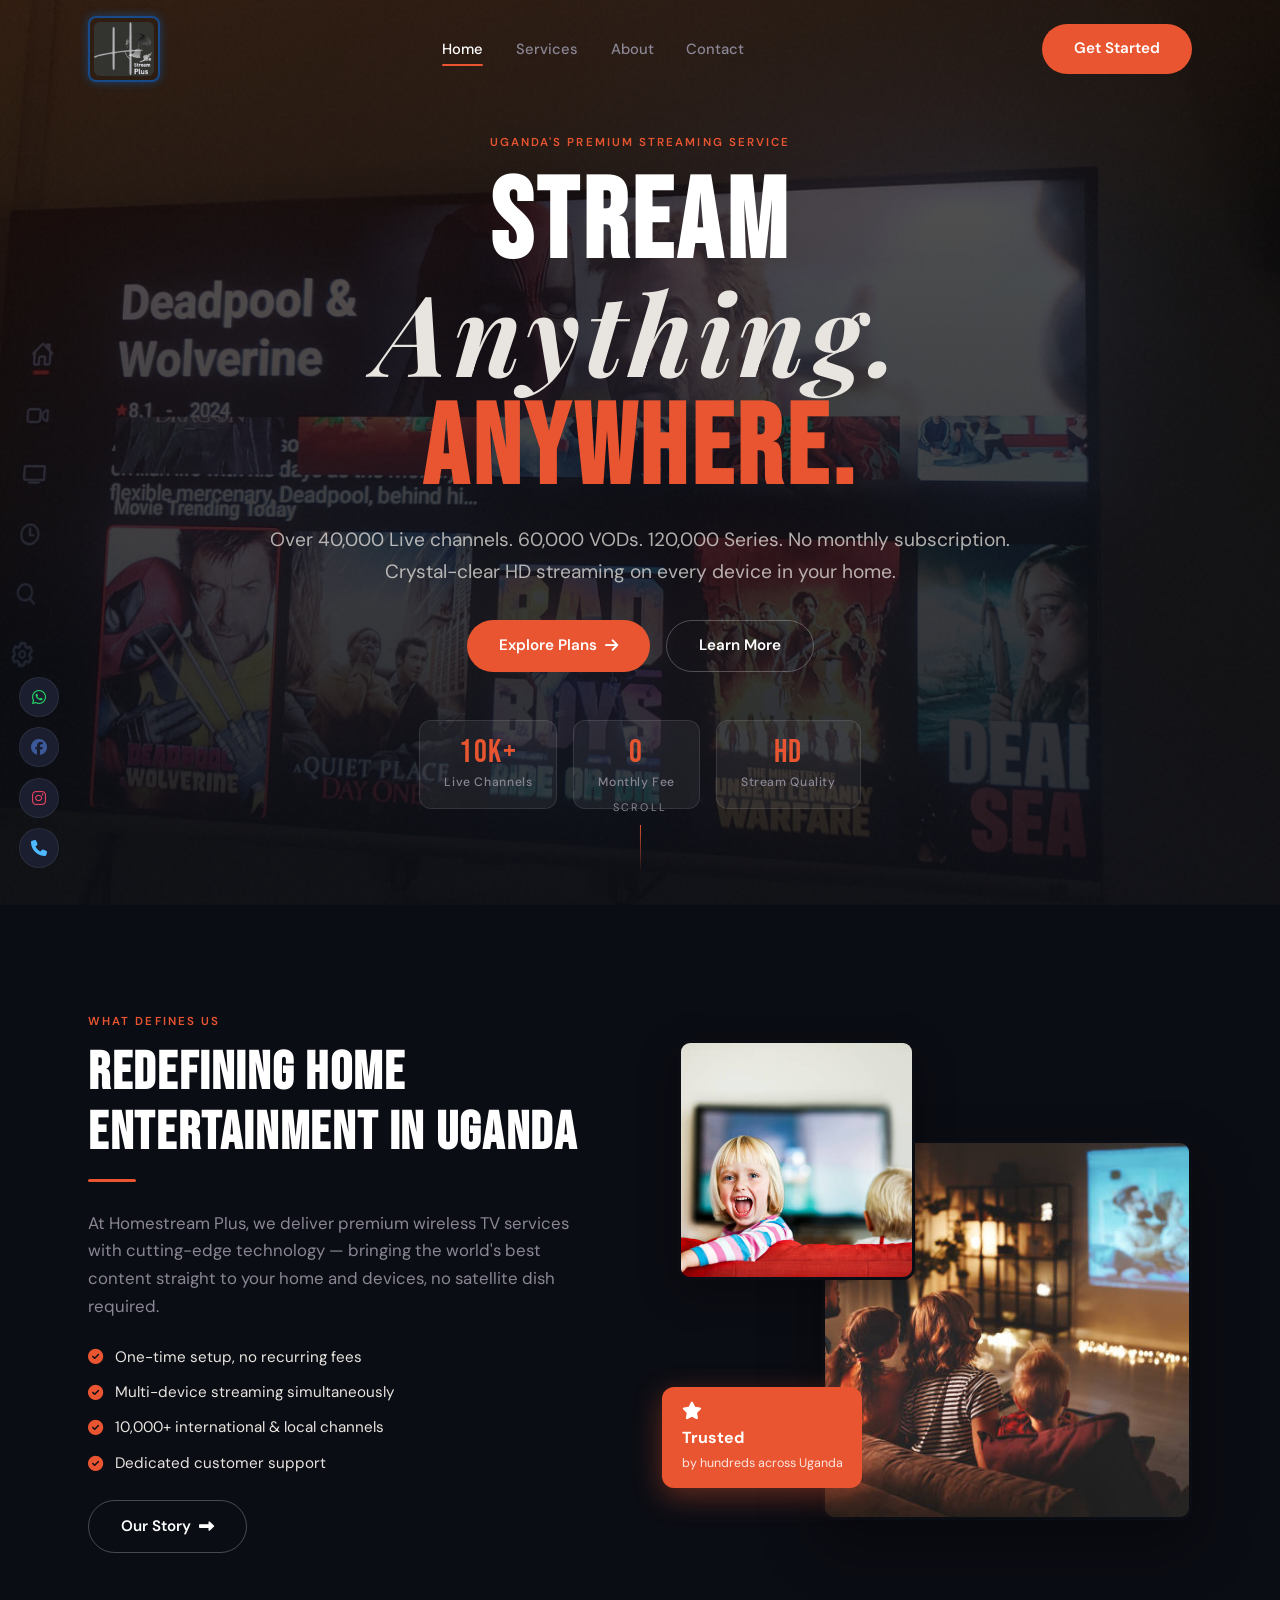
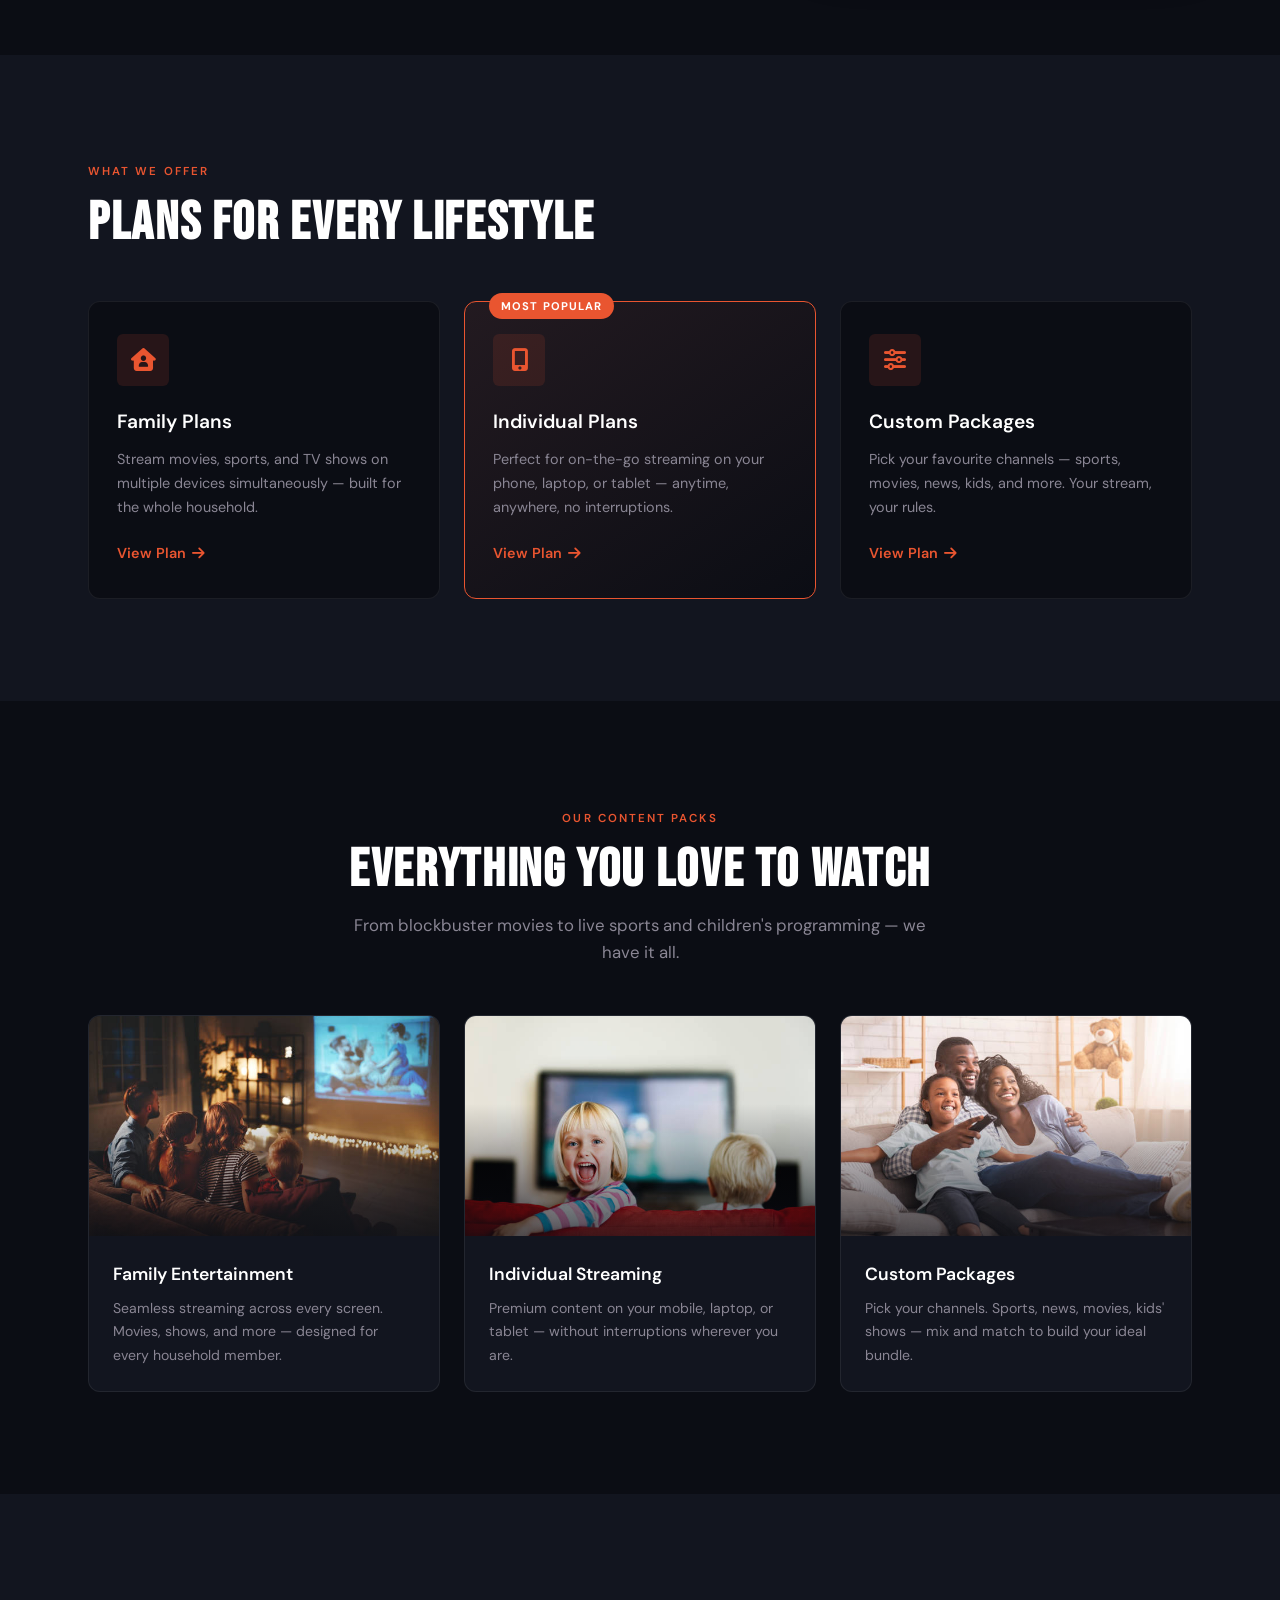
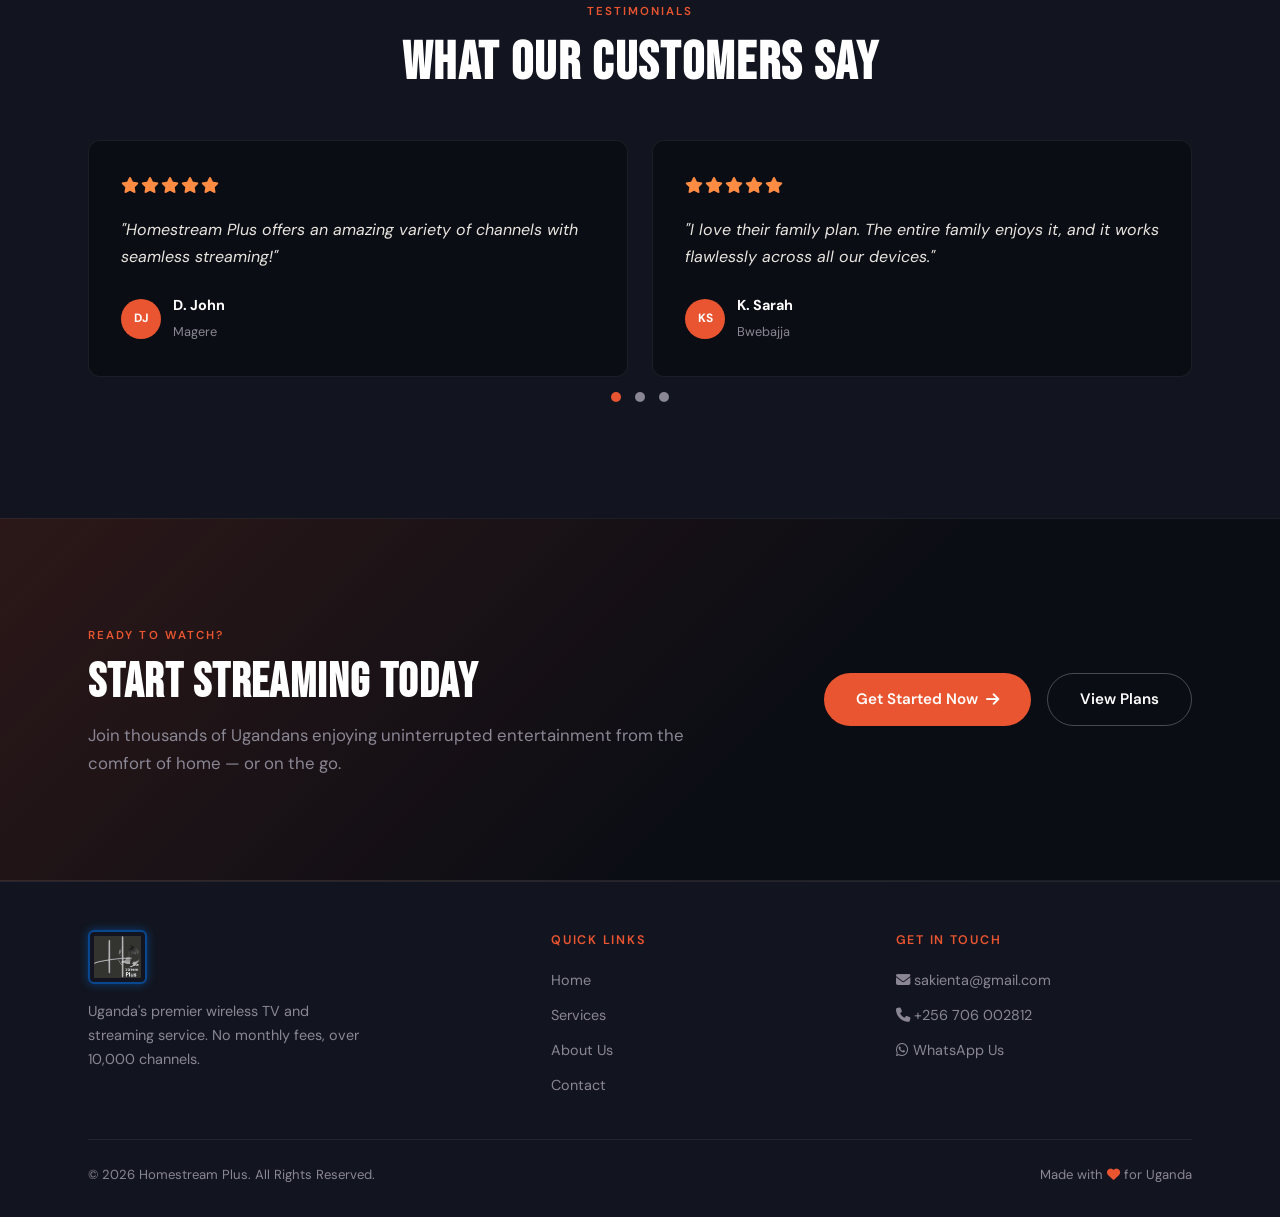
==== commit 2454310c: "Updated Media Queries accross all pages" ====
--- a/Baseline/index.html
+++ b/Baseline/index.html
@@ -95,7 +95,7 @@
           <span class="hero-accent">Anywhere.</span>
         </h1>
         <p class="hero-sub anim-fade-up delay-2">
-          Over 10,000 channels. No monthly subscription. Crystal-clear HD streaming on every device in your home.
+          Over 40,000 Live channels. 60,000 VODs. 120,000 Series. No monthly subscription. Crystal-clear HD streaming on every device in your home.
         </p>
         <div class="hero-actions anim-fade-up delay-3">
           <a href="Assets/Pages/services.html" class="btn btn-primary">Explore Plans <i class="fas fa-arrow-right"></i></a>
--- a/Baseline/Assets/CSS/style.css
+++ b/Baseline/Assets/CSS/style.css
@@ -305,6 +305,46 @@
 }
 
 .footer-brand img { height: 48px; margin-bottom: 1rem; }
+
+/* Base styles for the Footer logo container */
+.footer-brand img {
+  display: inline-block; /* Ensures the wrapper fits the image dimensions */
+  border: 2px solid rgba(0, 123, 255, 0.5); /* A semi-transparent base border */
+  border-radius: 8px; /* Optional: rounds the corners of the border/glow */
+  padding: 4px; /* Optional: space between the logo and the glowing border */
+  
+  /* The initial glow effect */
+  box-shadow: 0 0 10px rgba(0, 123, 255, 0.4); 
+  
+  /* Smooth transition between states */
+  transition: border-color 0.3s ease, box-shadow 0.3s ease, transform 0.3s ease;
+}
+
+/* Glow effect on hover */
+.footer-brand img:hover {
+  border-color: rgba(0, 123, 255, 1); /* Brightens the solid border */
+  
+  /* Expands and intensifies the glow */
+  box-shadow: 0 0 20px rgba(0, 123, 255, 0.8), 
+              0 0 30px rgba(0, 123, 255, 0.4);
+              
+  transform: scale(1.02); /* Optional: slight pop-out effect */
+}
+
+/* Ensures the image inside scales nicely and respects radius */
+.footer-brand img {
+  display: block;
+  max-width: 100%;
+  height: auto;
+  border-radius: 6px; 
+} /*The above styles create a glowing effect around the logo image in the footer, similar to the one in the header. The glow intensifies on hover, and the image slightly scales down for a subtle interactive feel.*/
+
+.footer-brand img {
+  height: 54px;
+  width: auto;
+  transition: transform var(--transition);
+} /* Counter-part to the Footer logo, this one scales down on hover to create a distinct interaction while maintaining the glowing effect. */
+
 .footer-brand p { color: var(--muted); font-size: 0.9rem; max-width: 280px; }
 
 .footer-col h4 {
--- a/Baseline/Assets/CSS/home.css
+++ b/Baseline/Assets/CSS/home.css
@@ -40,6 +40,8 @@
   gap: 3rem;
   padding-top: 3rem;
   padding-bottom: 6rem;
+  align-items: center;
+  text-align: center;  /* updated 290526_1709 */
 }
 
 .hero-content {
@@ -69,7 +71,7 @@
 .hero-sub {
   font-size: clamp(1rem, 2.2vw, 1.2rem);
   color: rgba(232,228,223,0.75);
-  max-width: 520px;
+  max-width: 760px; /* updated 290526_1709 */
   margin-bottom: 2rem;
 }
 
@@ -77,6 +79,7 @@
   display: flex;
   gap: 1rem;
   flex-wrap: wrap;
+  justify-content: center; /* updated 290526_1709 */
 }
 
 /* Stat badges */
